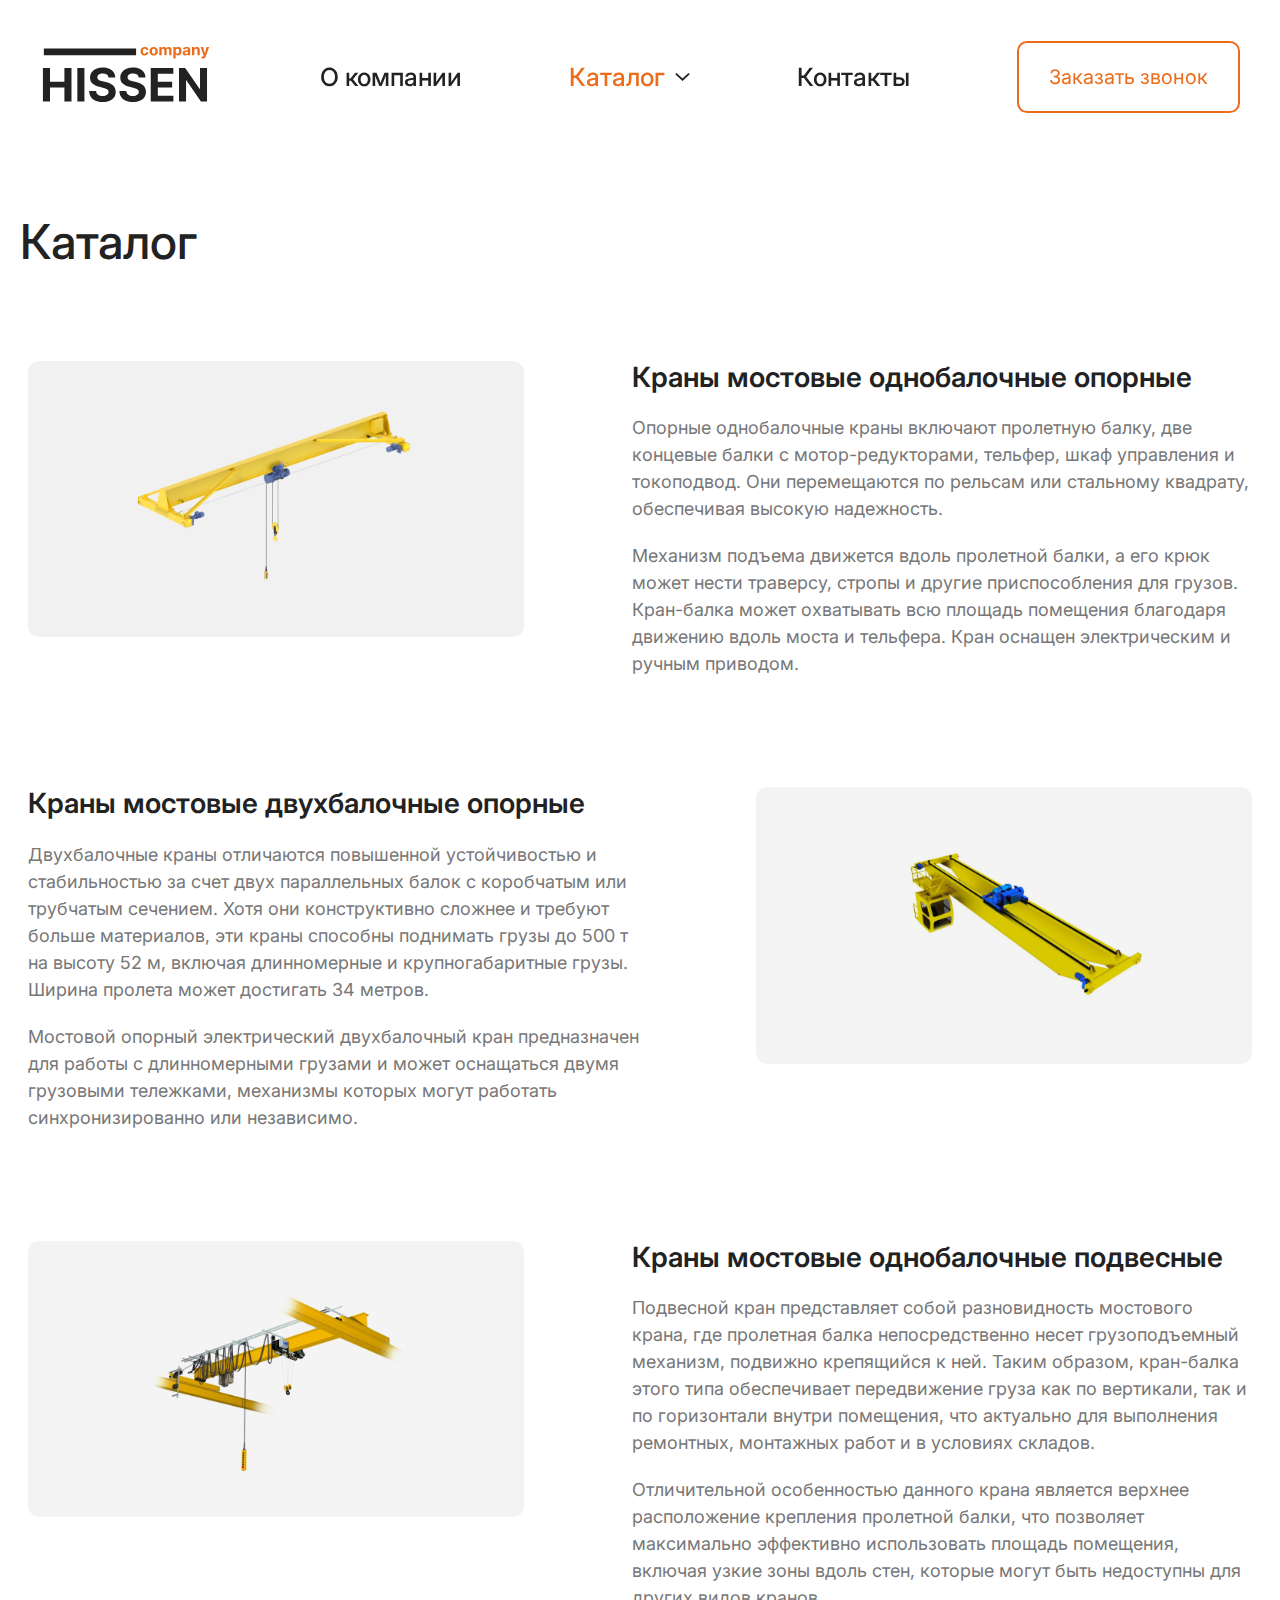
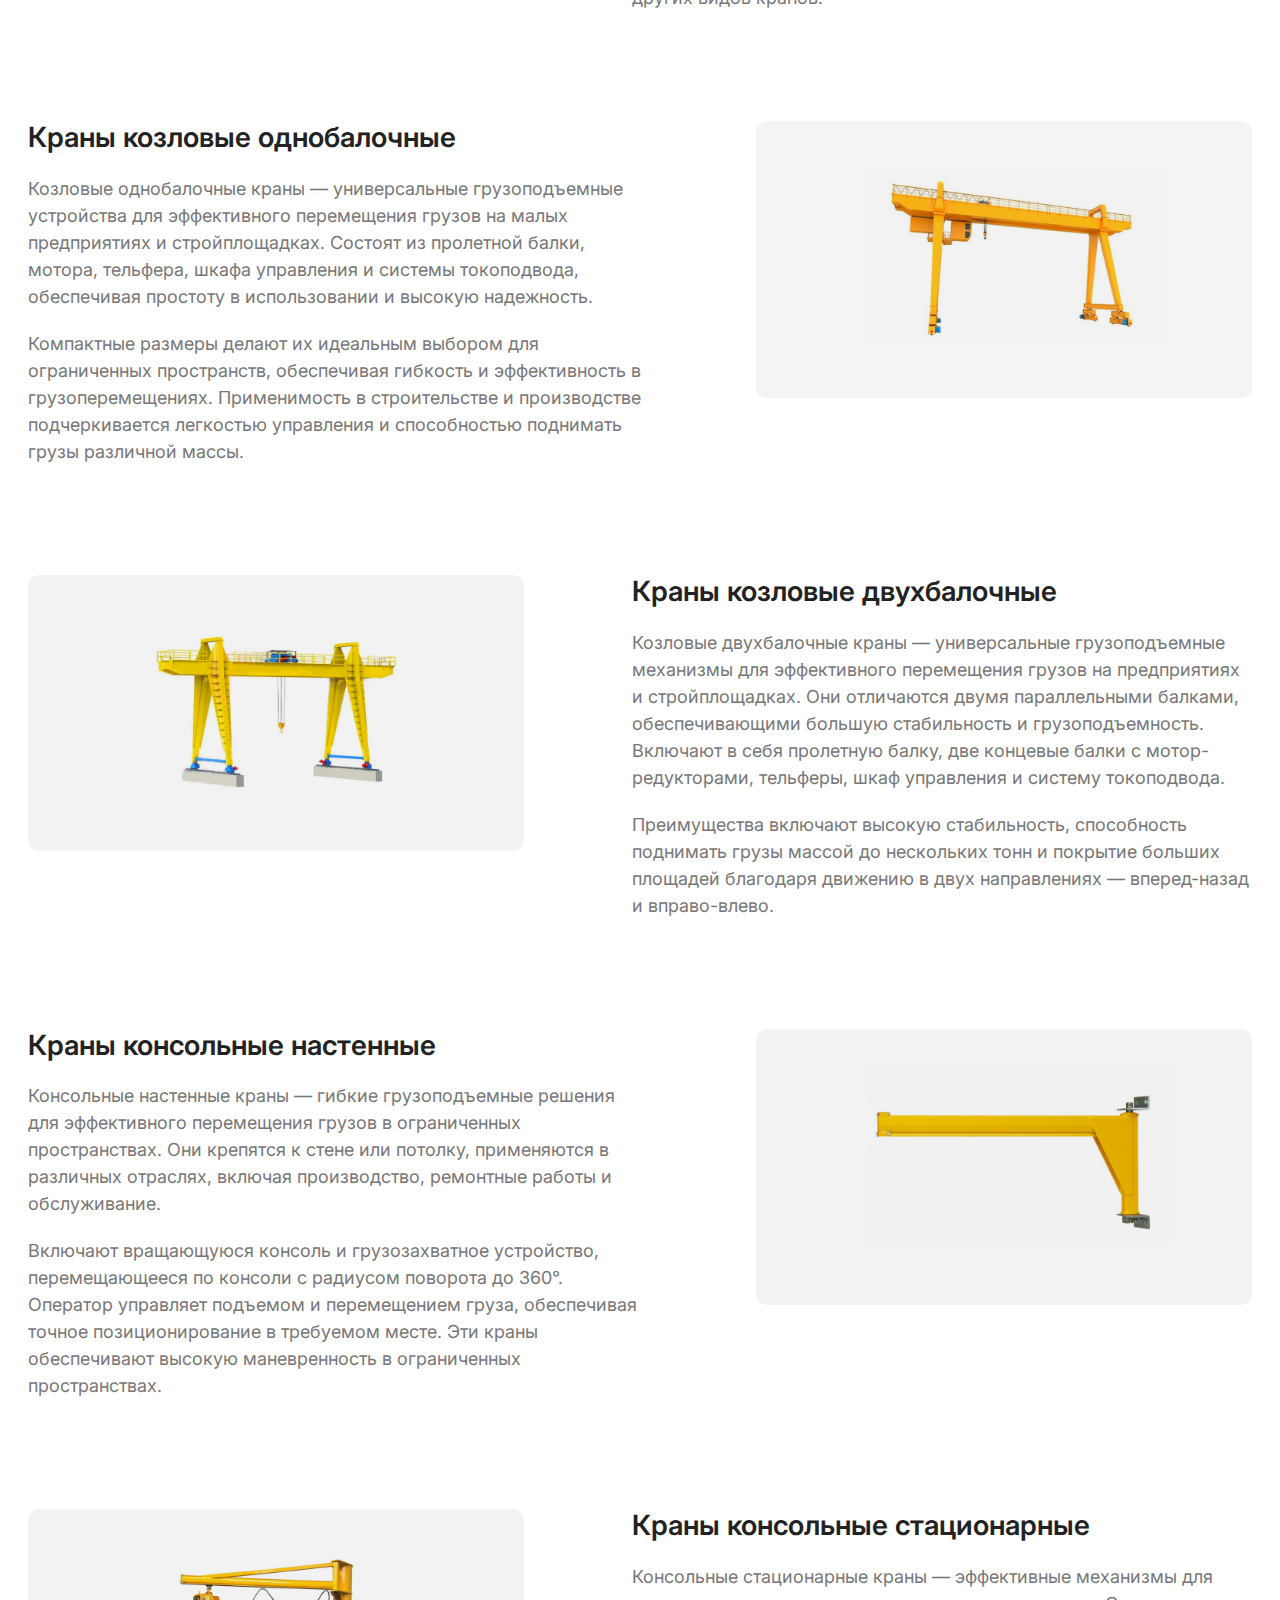
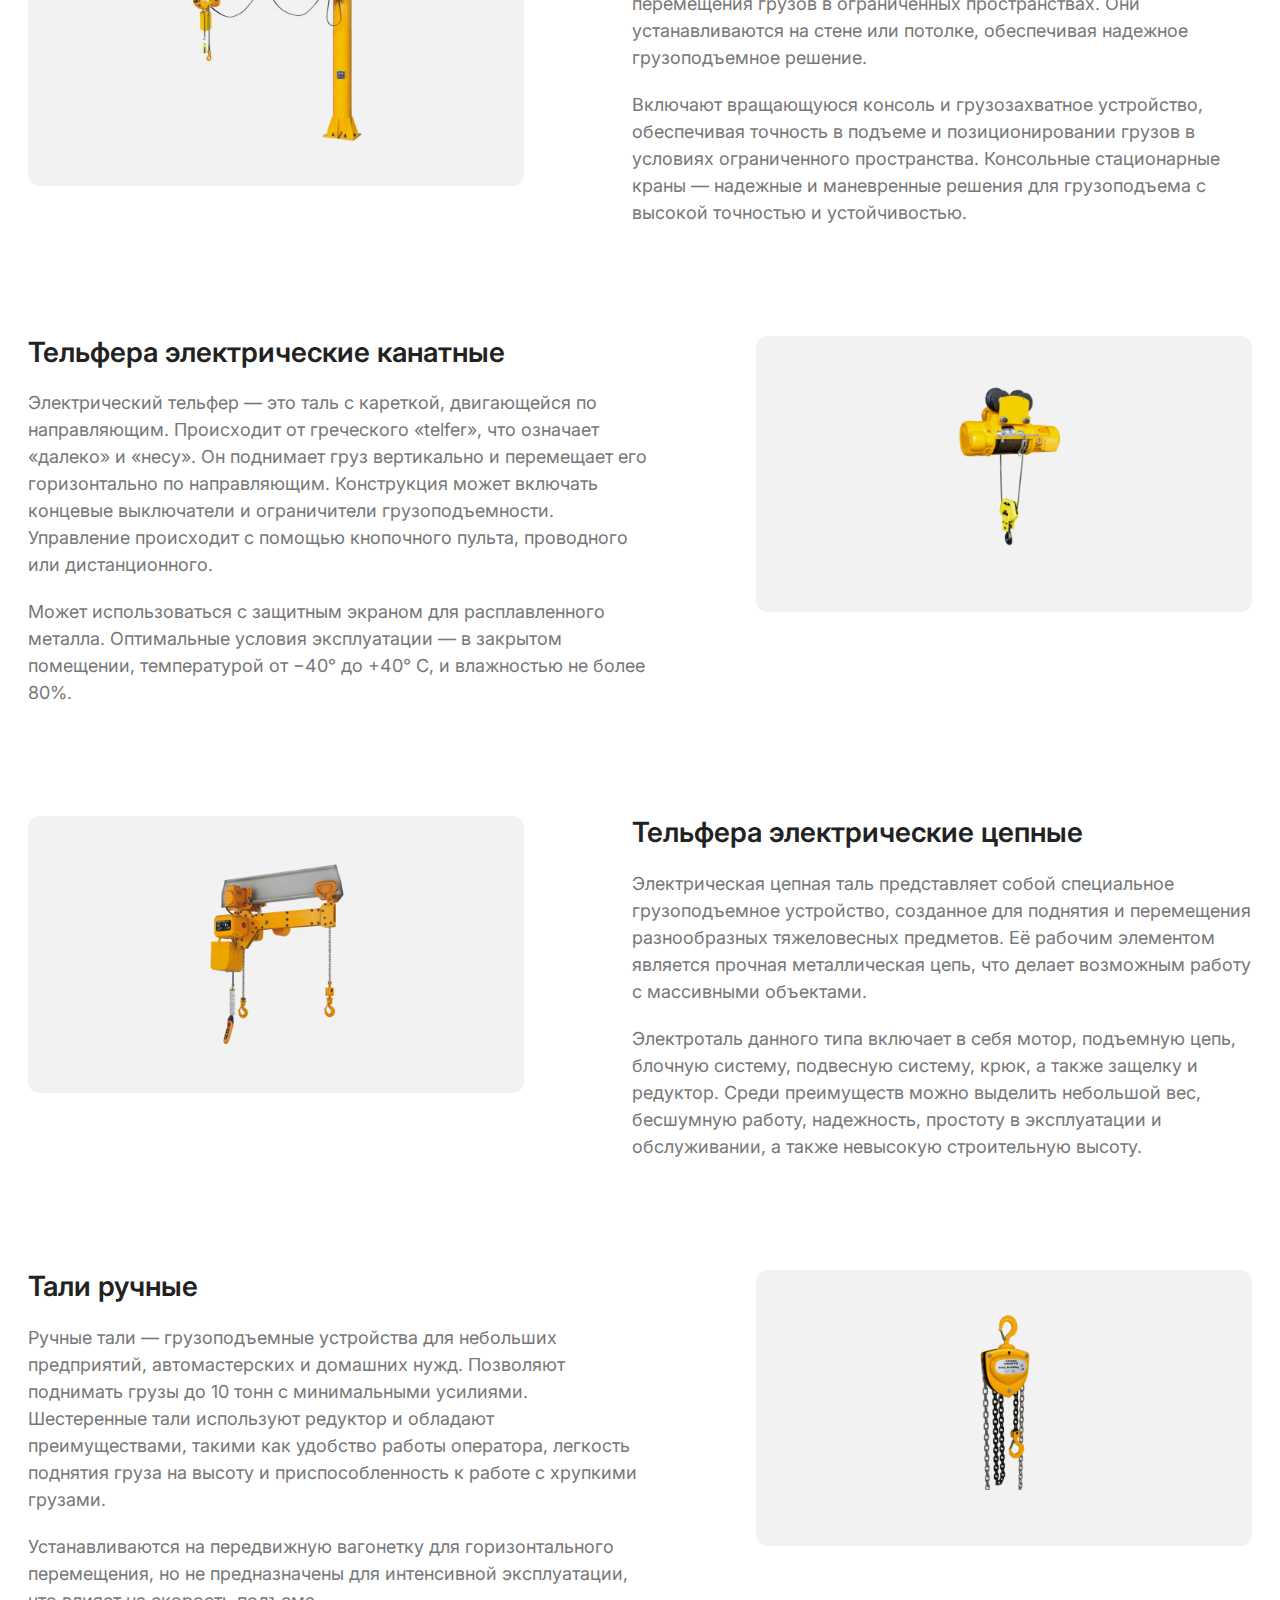
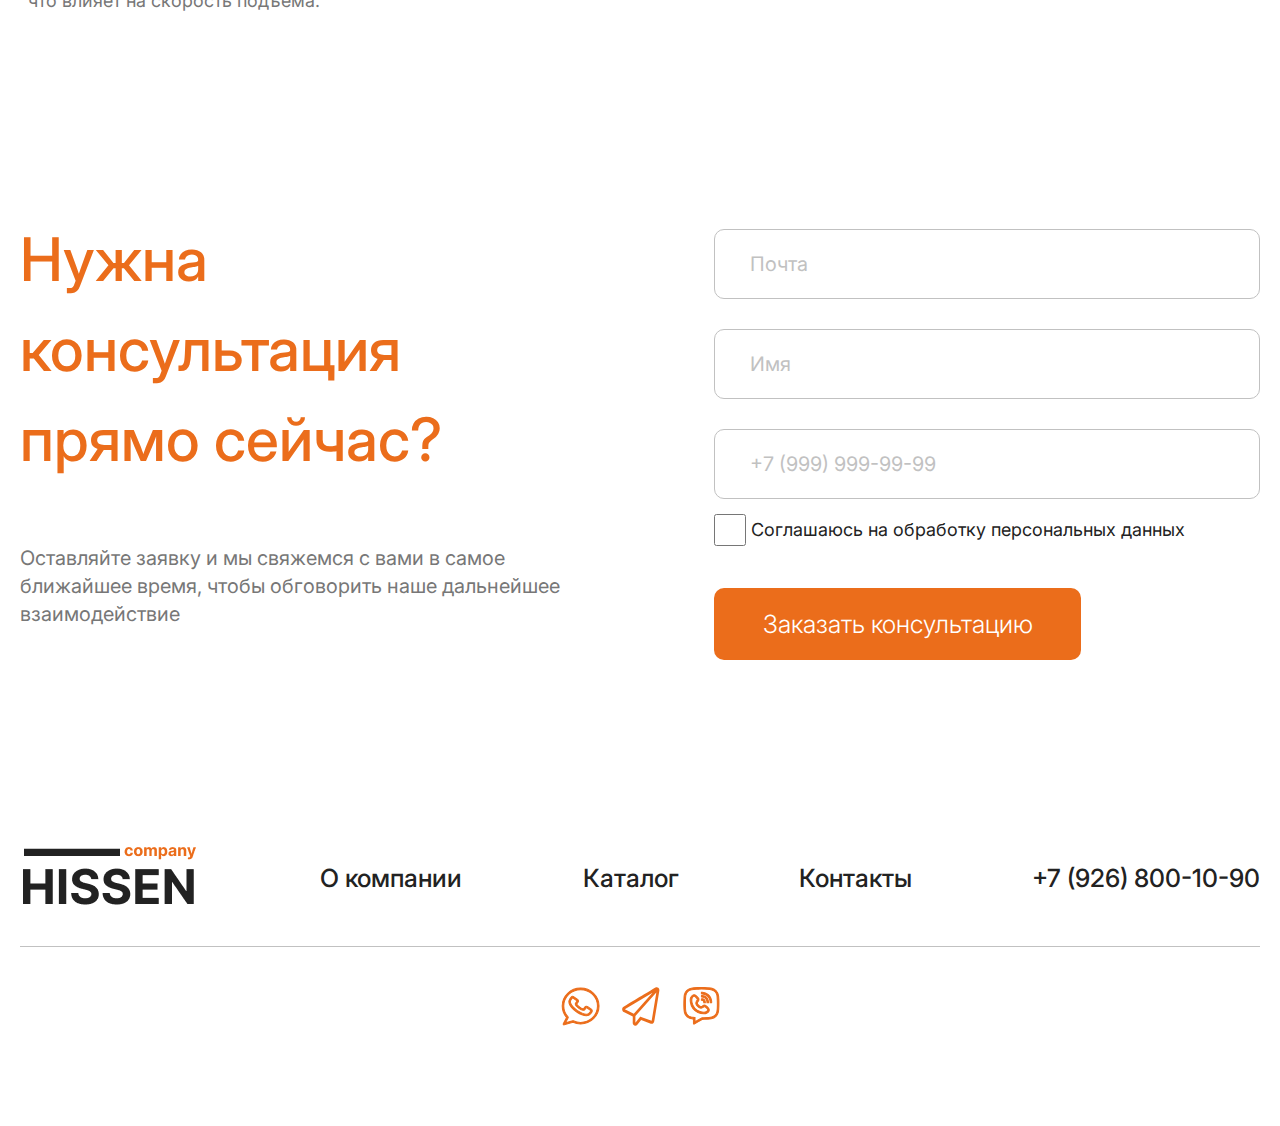
==== catalog.html @ a8dad612 "v-0.4" ====
<!DOCTYPE html>
<html lang="en">
<head>
    <meta charset="UTF-8">
    <meta name="viewport" content="width=device-width, initial-scale=1.0">
    <title>Название</title>
    <link rel="stylesheet" href="./css/style.css">
</head>
<body>
    <header class="header">
        <div class="header-container container">
            <div class="header__logo header__logo_pc"><a href="/index.html"><img src="./image/logo/logo.svg" alt=""></a></div>
            <div class="menu__list">
                <ul class="navbar">
                    <li><a class="menu__link" href="/index.html">О компании</a></li>
                    <li>
                        <a href="/catalog.html" class="menu__link text_active">Каталог</a>
                        <span class="menu__arrow">
                            <svg width="17" height="10" viewBox="0 0 17 10" fill="none" xmlns="http://www.w3.org/2000/svg">
                                <path d="M1 1.10422L8.5 8.10422L16 1.10422" stroke-width="2"/>
                            </svg>
                        </span>
                        <div class="menu__sub-list-container">
                            <ul class="menu__sub-list">
                                <li>
                                    <a href="#" class="menu__sab-link">Краны мостовые</a>
                                </li>
                                <li>
                                    <a href="#" class="menu__sab-link">Краны козловые</a>
                                </li>
                                <li>
                                    <a href="#" class="menu__sab-link">Краны консольные</a>
                                </li>
                                <li>
                                    <a href="#" class="menu__sab-link">Тельферы</a>
                                </li>
                            </ul>
                        </div>
                    </li>
                    <li><a class="menu__link" href="#">Контакты</a></li>
                </ul>
            </div>
            <a class="header__button header__button_pc">Заказать звонок</a>
            <div class="hamburger-menu">
                <input id="menu__toggle" type="checkbox">
                <label class="menu__btn" for="menu__toggle">
                <span></span>
                </label>
                <ul class="menu__box">
                    <li><a class="menu__item" href="#">О компании</a></li>
                    <li>
                        <div class="menu__box-arrow">
                            <a href="#" class="menu__item">Каталог</a>
                            <span class="menu__arrow"><img src="./image/arrow.svg" alt="arrow"></span>
                        </div>
                        <ul class="menu__sub-list">
                            <li>
                                <a href="#" class="menu__sab-link">Краны мостовые</a>
                            </li>
                            <li>
                                <a href="#" class="menu__sab-link">Краны козловые</a>
                            </li>
                            <li>
                                <a href="#" class="menu__sab-link">Краны консольные</a>
                            </li>
                            <li>
                                <a href="#" class="menu__sab-link">Тельферы</a>
                            </li>
                        </ul>
                    </li>
                    <li><a class="menu__item" href="#">Контакты</a></li>
                    <li><a class="header__button menu__item">Заказать звонок</a></li>
                </ul>
            </div>
        </div>
    </header>
    <div class="pages_catalog">
        <div class="container">
            <div class="pages-catalog__title"><h2>Каталог</h2></div>
            <div class="pages-catalog__body">
                <div class="pages-catalog-block">
                    <div class="pages-catalog-block__img pages-catalog-block__img_left"><img src="./image/catalog_pages/1.png" alt=""></div>
                    <div class="pages-catalog-block__body">
                        <div class="pages-catalog-block__title"><h2>Краны мостовые однобалочные опорные</h2></div>
                        <div class="pages-catalog-block__text">
                            <p>Опорные однобалочные краны включают пролетную балку, две концевые балки с мотор-редукторами, тельфер, шкаф управления и токоподвод. Они перемещаются по рельсам или стальному квадрату, обеспечивая высокую надежность.</p> 
                            <p>Механизм подъема движется вдоль пролетной балки, а его крюк может нести траверсу, стропы и другие приспособления для грузов. Кран-балка может охватывать всю площадь помещения благодаря движению вдоль моста и тельфера. Кран оснащен электрическим и ручным приводом.</p>
                        </div>
                    </div>
                </div>
                <div class="pages-catalog-block">
                    <div class="pages-catalog-block__body">
                        <div class="pages-catalog-block__title"><h2>Краны мостовые двухбалочные опорные</h2></div>
                        <div class="pages-catalog-block__text">
                            <p>Двухбалочные краны отличаются повышенной устойчивостью и стабильностью за счет двух параллельных балок с коробчатым или трубчатым сечением. Хотя они конструктивно сложнее и требуют больше материалов, эти краны способны поднимать грузы до 500 т на высоту 52 м, включая длинномерные и крупногабаритные грузы. Ширина пролета может достигать 34 метров.</p> 
                            <p>Мостовой опорный электрический двухбалочный кран предназначен для работы с длинномерными грузами и может оснащаться двумя грузовыми тележками, механизмы которых могут работать синхронизированно или независимо.</p>
                        </div>
                    </div>
                    <div class="pages-catalog-block__img pages-catalog-block__img_right"><img src="./image/catalog_pages/2.png" alt=""></div>
                </div>
                <div class="pages-catalog-block">
                    <div class="pages-catalog-block__img pages-catalog-block__img_left"><img src="./image/catalog_pages/3.png" alt=""></div>
                    <div class="pages-catalog-block__body">
                        <div class="pages-catalog-block__title"><h2>Краны мостовые однобалочные подвесные</h2></div>
                        <div class="pages-catalog-block__text">
                            <p>Подвесной кран представляет собой разновидность мостового крана, где пролетная балка непосредственно несет грузоподъемный механизм, подвижно крепящийся к ней. Таким образом, кран-балка этого типа обеспечивает передвижение груза как по вертикали, так и по горизонтали внутри помещения, что актуально для выполнения ремонтных, монтажных работ и в условиях складов.</p> 
                            <p>Отличительной особенностью данного крана является верхнее расположение крепления пролетной балки, что позволяет максимально эффективно использовать площадь помещения, включая узкие зоны вдоль стен, которые могут быть недоступны для других видов кранов.</p>
                        </div>
                    </div>
                </div>
                <div class="pages-catalog-block">
                    <div class="pages-catalog-block__body">
                        <div class="pages-catalog-block__title"><h2>Краны козловые однобалочные</h2></div>
                        <div class="pages-catalog-block__text">
                            <p>Козловые однобалочные краны — универсальные грузоподъемные устройства для эффективного перемещения грузов на малых предприятиях и стройплощадках. Состоят из пролетной балки, мотора, тельфера, шкафа управления и системы токоподвода, обеспечивая простоту в использовании и высокую надежность.</p> 
                            <p>Компактные размеры делают их идеальным выбором для ограниченных пространств, обеспечивая гибкость и эффективность в грузоперемещениях. Применимость в строительстве и производстве подчеркивается легкостью управления и способностью поднимать грузы различной массы.</p>
                        </div>
                    </div>
                    <div class="pages-catalog-block__img pages-catalog-block__img_right"><img src="./image/catalog_pages/4.png" alt=""></div>
                </div>
                <div class="pages-catalog-block">
                    <div class="pages-catalog-block__img pages-catalog-block__img_left"><img src="./image/catalog_pages/5.png" alt=""></div>
                    <div class="pages-catalog-block__body">
                        <div class="pages-catalog-block__title"><h2>Краны козловые двухбалочные</h2></div>
                        <div class="pages-catalog-block__text">
                            <p>Козловые двухбалочные краны — универсальные грузоподъемные механизмы для эффективного перемещения грузов на предприятиях и стройплощадках. Они отличаются двумя параллельными балками, обеспечивающими большую стабильность и грузоподъемность. Включают в себя пролетную балку, две концевые балки с мотор-редукторами, тельферы, шкаф управления и систему токоподвода. </p> 
                            <p>Преимущества включают высокую стабильность, способность поднимать грузы массой до нескольких тонн и покрытие больших площадей благодаря движению в двух направлениях — вперед-назад и вправо-влево.</p>
                        </div>
                    </div>
                </div>
                <div class="pages-catalog-block">
                    <div class="pages-catalog-block__body">
                        <div class="pages-catalog-block__title"><h2>Краны консольные настенные</h2></div>
                        <div class="pages-catalog-block__text">
                            <p>Консольные настенные краны — гибкие грузоподъемные решения для эффективного перемещения грузов в ограниченных пространствах. Они крепятся к стене или потолку, применяются в различных отраслях, включая производство, ремонтные работы и обслуживание. </p> 
                            <p>Включают вращающуюся консоль и грузозахватное устройство, перемещающееся по консоли с радиусом поворота до 360°. Оператор управляет подъемом и перемещением груза, обеспечивая точное позиционирование в требуемом месте. Эти краны обеспечивают высокую маневренность в ограниченных пространствах.</p>
                        </div>
                    </div>
                    <div class="pages-catalog-block__img pages-catalog-block__img_right"><img src="./image/catalog_pages/6.png" alt=""></div>
                </div>
                <div class="pages-catalog-block">
                    <div class="pages-catalog-block__img pages-catalog-block__img_left"><img src="./image/catalog_pages/7.png" alt=""></div>
                    <div class="pages-catalog-block__body">
                        <div class="pages-catalog-block__title"><h2>Краны консольные стационарные</h2></div>
                        <div class="pages-catalog-block__text">
                            <p>Консольные стационарные краны — эффективные механизмы для перемещения грузов в ограниченных пространствах. Они устанавливаются на стене или потолке, обеспечивая надежное грузоподъемное решение.</p> 
                            <p>Включают вращающуюся консоль и грузозахватное устройство, обеспечивая точность в подъеме и позиционировании грузов в условиях ограниченного пространства. Консольные стационарные краны — надежные и маневренные решения для грузоподъема с высокой точностью и устойчивостью.</p>
                        </div>
                    </div>
                </div>
                <div class="pages-catalog-block">
                    <div class="pages-catalog-block__body">
                        <div class="pages-catalog-block__title"><h2>Тельфера электрические канатные</h2></div>
                        <div class="pages-catalog-block__text">
                            <p>Электрический тельфер — это таль с кареткой, двигающейся по направляющим. Происходит от греческого «telfer», что означает «далеко» и «несу». Он поднимает груз вертикально и перемещает его горизонтально по направляющим. Конструкция может включать концевые выключатели и ограничители грузоподъемности. Управление происходит с помощью кнопочного пульта, проводного или дистанционного.</p> 
                            <p>Может использоваться с защитным экраном для расплавленного металла. Оптимальные условия эксплуатации — в закрытом помещении, температурой от −40° до +40° C, и влажностью не более 80%.</p>
                        </div>
                    </div>
                    <div class="pages-catalog-block__img pages-catalog-block__img_right"><img src="./image/catalog_pages/8.png" alt=""></div>
                </div>
                <div class="pages-catalog-block">
                    <div class="pages-catalog-block__img pages-catalog-block__img_left"><img src="./image/catalog_pages/9.png" alt=""></div>
                    <div class="pages-catalog-block__body">
                        <div class="pages-catalog-block__title"><h2>Тельфера электрические цепные</h2></div>
                        <div class="pages-catalog-block__text">
                            <p>Электрическая цепная таль представляет собой специальное грузоподъемное устройство, созданное для поднятия и перемещения разнообразных тяжеловесных предметов. Её рабочим элементом является прочная металлическая цепь, что делает возможным работу с массивными объектами.</p> 
                            <p>Электроталь данного типа включает в себя мотор, подъемную цепь, блочную систему, подвесную систему, крюк, а также защелку и редуктор. Среди преимуществ можно выделить небольшой вес, бесшумную работу, надежность, простоту в эксплуатации и обслуживании, а также невысокую строительную высоту.</p>
                        </div>
                    </div>
                </div>
                <div class="pages-catalog-block">
                    <div class="pages-catalog-block__body">
                        <div class="pages-catalog-block__title"><h2>Тали ручные</h2></div>
                        <div class="pages-catalog-block__text">
                            <p>Ручные тали — грузоподъемные устройства для небольших предприятий, автомастерских и домашних нужд. Позволяют поднимать грузы до 10 тонн с минимальными усилиями. Шестеренные тали используют редуктор и обладают преимуществами, такими как удобство работы оператора, легкость поднятия груза на высоту и приспособленность к работе с хрупкими грузами.</p> 
                            <p>Устанавливаются на передвижную вагонетку для горизонтального перемещения, но не предназначены для интенсивной эксплуатации, что влияет на скорость подъема.</p>
                        </div>
                    </div>
                    <div class="pages-catalog-block__img pages-catalog-block__img_right"><img src="./image/catalog_pages/10.png" alt=""></div>
                </div>
            </div>
        </div>
    </div>




    <div class="form">
        <div class="container">
            <div class="form__text-block">
                <div class="form__title"><h2>Нужна консультация прямо сейчас?</h2></div>
                <div class="form__text"><p>Оставляйте заявку и мы свяжемся с вами в самое ближайшее время, чтобы обговорить наше дальнейшее взаимодействие</p></div>
            </div>
            <form class="form-main">
                <input type="email" placeholder="Почта" class="form-main__input-email input" name="email" tabindex="1">
                <input type="name" placeholder="Имя" class="form-main__input-name input" name="name" tabindex="2">
                <input type="tel" placeholder="+7 (999) 999-99-99" class="form-main__input-tel input" name="tel" required tabindex="3">
                <div class="form-main__chekbox-personal">
                    <input type="checkbox" class="form-main__chekbox" name="personal-info" value="yes" required tabindex="4">
                    <label for="checkbox"><p class="form-main__text">Соглашаюсь на обработку персональных данных</p></label>
                </div>
                <button type="submit" class="form-main__button">Заказать консультацию</button>
            </form>
        </div>
    </div>
    <footer class="footer">
        <div class="container">
            <div class="footer__main">
                <div class="footer__logo"><a href="#"><img src="./image/logo/logo.png" alt=""></a></div>
                <div class="menu__list">
                    <ul class="navbar">
                        <li><a class="menu__link" href="#">О компании</a></li>
                        <li><a class="menu__link" href="#">Каталог</a></li>
                        <li><a class="menu__link" href="#">Контакты</a></li>
                    </ul>
                </div>
                <a href="#" class="footer__phone">+7 (926) 800-10-90</a>
            </div>
            <div class="footer-messenger">
                <div class="footer-messenger__whatsapp"><a href="#"><img src="./image/footer/whatsapp.svg" alt=""></a></div>
                <div class="footer-messenger__tg"><a href="#"><img src="./image/footer/tg.svg" alt=""></a></div>
                <div class="footer-messenger__viber"><a href="#"><img src="./image/footer/viber.svg" alt=""></a></div>
            </div>
        </div>
    </footer>
    <script src="./js/script.js"></script>
</body>
</html>
---- css/style.css ----
@charset "UTF-8";
/*Обнуление*/
@import url("https://fonts.googleapis.com/css2?family=Inter:wght@100..900&display=swap");
* {
  padding: 0;
  margin: 0;
  border: 0;
}

*, *:before, *:after {
  box-sizing: border-box;
}

:focus, :active {
  outline: none;
}

a:focus, a:active {
  outline: none;
}

nav, footer, header, aside {
  display: block;
}

html, body {
  height: 100%;
  width: 100%;
  font-size: 100%;
  line-height: 1;
  font-size: 14px;
  -ms-text-size-adjust: 100%;
  -moz-text-size-adjust: 100%;
  -webkit-text-size-adjust: 100%;
}

input, button, textarea {
  font-family: inherit;
}

input::-ms-clear {
  display: none;
}

button {
  cursor: pointer;
}

button::-moz-focus-inner {
  padding: 0;
  border: 0;
}

a, a:visited {
  text-decoration: none;
}

a:hover {
  text-decoration: none;
}

ul li {
  list-style: none;
}

img {
  vertical-align: top;
}

h1, h2, h3, h4, h5, h6 {
  font-size: inherit;
  font-weight: inherit;
}

/*--------------------*/
body {
  font-family: "Inter", sans-serif;
  font-optical-sizing: auto;
  font-style: normal;
}

.container {
  max-width: 1520px;
  margin: 0 auto;
}

.form .container .form__text-block .form__title, .head .container .head__body .head__title {
  font-size: 60px;
  font-weight: 500;
  line-height: 90px;
}
@media (max-width: 510px) {
  .form .container .form__text-block .form__title, .head .container .head__body .head__title {
    font-size: 40px;
    font-weight: 500;
    line-height: 57.6px;
  }
}

.pages_catalog .container .pages-catalog__title, .feedback .container .feedback__title, .catalog .container .catalog__title, .advantage .container .advantage__body .block-advantage .block-advantage__number, .advantage .container .advantage__title, .about .container .about__title {
  font-size: 48px;
  font-weight: 500;
  line-height: 57.6px;
}
@media (max-width: 510px) {
  .pages_catalog .container .pages-catalog__title, .feedback .container .feedback__title, .catalog .container .catalog__title, .advantage .container .advantage__body .block-advantage .block-advantage__number, .advantage .container .advantage__title, .about .container .about__title {
    font-size: 38px;
    font-weight: 500;
    line-height: 54px;
  }
}

.advantage .container .advantage__body .block-advantage .block-advantage__body .block-advantage__title {
  font-size: 36px;
  font-weight: 500;
  line-height: 54px;
}
@media (max-width: 510px) {
  .advantage .container .advantage__body .block-advantage .block-advantage__body .block-advantage__title {
    font-size: 28px;
    font-weight: 600;
    line-height: 33.6px;
  }
}

.pages_catalog .container .pages-catalog__body .pages-catalog-block__body .pages-catalog-block__title, .feedback .container .feedback__body .feedback-block .feedback-block__body .feedback-block__title, .head .container .head__body .head__button h4 {
  font-size: 28px;
  font-weight: 600;
  line-height: 33.6px;
}
@media (max-width: 510px) {
  .pages_catalog .container .pages-catalog__body .pages-catalog-block__body .pages-catalog-block__title, .feedback .container .feedback__body .feedback-block .feedback-block__body .feedback-block__title, .head .container .head__body .head__button h4 {
    font-size: 25px;
    font-weight: 500;
    line-height: 30px;
  }
}

.footer .container .footer__main .footer__phone, .footer .container .footer__main .menu__list .menu__link, .header .header-container .hamburger-menu, .header .header-container .menu__list .menu__link {
  font-size: 25px;
  font-weight: 500;
  line-height: 30px;
}
@media (max-width: 510px) {
  .footer .container .footer__main .footer__phone, .footer .container .footer__main .menu__list .menu__link, .header .header-container .hamburger-menu, .header .header-container .menu__list .menu__link {
    font-size: 20px;
    font-weight: 500;
    line-height: 28px;
  }
}

.head .container .head__body .head__text {
  font-size: 34px;
  font-weight: 300;
  line-height: 47.6px;
}
@media (max-width: 510px) {
  .head .container .head__body .head__text {
    font-size: 25px;
    font-weight: 300;
    line-height: 40px;
  }
}

.form .container .form-main .form-main__button, .about .about__body .container .about__text {
  font-size: 25px;
  font-weight: 300;
  line-height: 40px;
}
@media (max-width: 510px) {
  .form .container .form-main .form-main__button, .about .about__body .container .about__text {
    font-size: 20px;
    font-weight: 400;
    line-height: 28px;
  }
}

.form .container .form-main .input::-moz-placeholder {
  font-size: 20px;
  font-weight: 400;
  line-height: 28px;
}

.form .container .form-main .input::placeholder, .form .container .form-main .input, .form .container .form__text-block .form__text, .catalog .container .catalog__body .block-catalog .block-catalog__body .block-catalog__text, .advantage .container .advantage__body .block-advantage .block-advantage__body .block-advantage__text, .header .header-container .header__button, .header .header-container .menu__list .menu__sub-list-container .menu__sub-list .menu__sab-link {
  font-size: 20px;
  font-weight: 400;
  line-height: 28px;
}
@media (max-width: 510px) {
  .form .container .form-main .input::-moz-placeholder {
    font-size: 18px;
    font-weight: 400;
    line-height: 27px;
  }
  .form .container .form-main .input::placeholder, .form .container .form-main .input, .form .container .form__text-block .form__text, .catalog .container .catalog__body .block-catalog .block-catalog__body .block-catalog__text, .advantage .container .advantage__body .block-advantage .block-advantage__body .block-advantage__text, .header .header-container .header__button, .header .header-container .menu__list .menu__sub-list-container .menu__sub-list .menu__sab-link {
    font-size: 18px;
    font-weight: 400;
    line-height: 27px;
  }
}

.pages_catalog .container .pages-catalog__body .pages-catalog-block__body .pages-catalog-block__text, .form .container .form-main .form-main__chekbox-personal .form-main__text, .feedback .container .feedback__body .feedback-block .feedback-block__body .feedback-block__text {
  font-size: 18px;
  font-weight: 400;
  line-height: 27px;
}
@media (max-width: 510px) {
  .pages_catalog .container .pages-catalog__body .pages-catalog-block__body .pages-catalog-block__text, .form .container .form-main .form-main__chekbox-personal .form-main__text, .feedback .container .feedback__body .feedback-block .feedback-block__body .feedback-block__text {
    font-size: 16px;
    font-weight: 400;
    line-height: 26px;
  }
}

.header .header-container .menu__list .menu__sub-list-container .menu__sub-list .menu__sab-link:hover {
  color: #EB6D1B !important;
}

.text_active {
  color: #EB6D1B !important;
}

.header {
  padding: 40px 20px;
  position: fixed;
  left: 0%;
  right: 0%;
  color: #eeeeee;
  transition: 0.5s ease;
  z-index: 10;
}
.header._active {
  background-color: hsla(0, 0%, 100%, 0.85);
  -webkit-backdrop-filter: blur(4px);
          backdrop-filter: blur(4px);
}
@media (max-width: 900px) {
  .header {
    padding: 10px 20px;
  }
}
.header .header-container {
  display: flex;
  align-items: center;
  height: 100%;
  border-radius: 10px;
  padding: 0 20px;
}
.header .header-container .header__logo {
  font-size: 28px;
  z-index: 1;
  height: 73px;
}
.header .header-container .header__logo img {
  height: 100%;
}
@media (max-width: 900px) {
  .header .header-container .header__logo {
    height: 70px;
  }
  .header .header-container .header__logo img {
    height: 70px;
  }
}
.header .header-container .menu__list {
  display: flex;
  width: 100%;
  height: 100%;
  align-items: center;
  justify-content: center;
}
@media (max-width: 900px) {
  .header .header-container .menu__list {
    display: none;
  }
}
.header .header-container .menu__list .navbar {
  display: flex;
  justify-content: space-evenly;
  width: 100%;
}
.header .header-container .menu__list .navbar li {
  position: relative;
  display: flex;
  align-items: center;
}
.header .header-container .menu__list .menu__link {
  transition: all 0.2s ease;
  display: flex;
  color: #222222;
}
.header .header-container .menu__list .menu__link:hover {
  color: #EB6D1B;
}
.header .header-container .menu__list .navbar li:hover .menu__link {
  color: #EB6D1B;
}
.header .header-container .menu__list .menu__arrow {
  display: flex;
  align-items: center;
  transition: all 0.4s ease 0s;
  width: 15px;
  height: 100%;
  margin: 0 0 0 10px;
  cursor: pointer;
}
.header .header-container .menu__list .menu__arrow svg {
  stroke: #222222;
}
.header .header-container .menu__list .menu__arrow img {
  width: 100%;
  height: 7px;
}
.header .header-container .menu__list .navbar li:hover .menu__arrow {
  transform: rotate(180deg);
}
.header .header-container .menu__list .navbar li:hover .menu__arrow svg {
  stroke: #EB6D1B;
}
.header .header-container .menu__list .menu__sub-list-container {
  padding-top: 11px;
  position: absolute;
  display: flex;
  width: 100%;
  top: 100%;
  left: 50%;
  transform: translateX(-50%);
}
.header .header-container .menu__list .menu__sub-list-container .menu__sub-list {
  overflow: hidden;
  background-color: #fff;
  box-shadow: 0px 0px 10px 0px hsla(0, 0%, 0%, 0.15);
  position: absolute;
  display: flex;
  top: 100%;
  left: 50%;
  margin-top: 0px;
  justify-content: center;
  text-align: left;
  flex-direction: column;
  border-radius: 10px;
  pointer-events: all;
  pointer-events: none;
  transition: transform 0.2s ease-in-out;
  transform: scaleY(0) translateX(-50%);
  transform-origin: 0 0;
}
.header .header-container .menu__list .menu__sub-list-container .menu__sub-list li {
  margin: 7.5px 30px;
  white-space: nowrap;
}
.header .header-container .menu__list .menu__sub-list-container .menu__sub-list li:last-child {
  margin: 7.5px 30px 25px 30px;
}
.header .header-container .menu__list .menu__sub-list-container .menu__sub-list li:first-child {
  margin: 25px 30px 7.5px 30px;
}
.header .header-container .menu__list .menu__sub-list-container .menu__sub-list .menu__sab-link {
  color: #222222;
  transition: 0.2s ease;
}
.header .header-container .menu__list .navbar li:hover .menu__sub-list {
  transform: scaleY(1) translateX(-50%);
  pointer-events: fill;
}
.header .header-container .header__button {
  border: 2px solid #EB6D1B;
  border-radius: 10px;
  padding: 20px 30px;
  cursor: pointer;
  color: #EB6D1B;
  align-items: center;
  text-align: center;
  white-space: nowrap;
}
@media (max-width: 900px) {
  .header .header-container .header__button_pc {
    display: none;
  }
}

body._touch .header-container .menu__list .navbar li:hover .menu__link {
  color: #222222;
}
body._touch .header-container .menu__list .navbar li:hover .menu__arrow {
  transform: rotate(0deg);
}
body._touch .header-container .menu__list .navbar li:hover .menu__arrow svg {
  stroke: #222222;
}
body._touch .header-container .menu__list .navbar li:hover .menu__sub-list {
  transform: scaleY(0) translateX(-50%);
  pointer-events: fill;
}
body._touch .header-container .menu__list .navbar._active li:hover .menu__link {
  color: #EB6D1B;
}
body._touch .header-container .menu__list .navbar._active li:hover .menu__arrow {
  transform: rotate(180deg);
}
body._touch .header-container .menu__list .navbar._active li:hover .menu__arrow svg {
  stroke: #EB6D1B;
}
body._touch .header-container .menu__list .navbar._active li:hover .menu__sub-list {
  transform: scaleY(1) translateX(-50%);
  pointer-events: fill;
}

.header .header-container .hamburger-menu {
  display: none;
}
@media (max-width: 900px) {
  .header .header-container .hamburger-menu {
    display: flex;
  }
  .header .header-container .hamburger-menu #menu__toggle {
    display: none;
  }
  .header .header-container .hamburger-menu .menu__btn {
    display: flex;
    align-items: center;
    position: fixed;
    top: 32px;
    right: 34px;
    width: 26px;
    height: 26px;
    cursor: pointer;
    z-index: 1;
  }
  .header .header-container .hamburger-menu .menu__btn > span,
  .header .header-container .hamburger-menu .menu__btn > span::before,
  .header .header-container .hamburger-menu .menu__btn > span::after {
    display: block;
    position: absolute;
    width: 100%;
    height: 2px;
    background-color: #222;
  }
  .header .header-container .hamburger-menu .menu__btn > span::before {
    content: "";
    top: -8px;
  }
  .header .header-container .hamburger-menu .menu__btn > span::after {
    content: "";
    top: 8px;
  }
  .header .header-container .hamburger-menu .menu__box {
    width: 0;
    overflow: hidden;
    position: fixed;
    top: 0;
    left: 0px;
    padding-top: 100px;
    height: 100vh;
    background-color: #fff;
    transition: width 0.3s ease;
  }
  .header .header-container .hamburger-menu .menu__box li {
    min-width: 220px;
    margin: 20px 0;
    min-height: 44px;
  }
  .header .header-container .hamburger-menu .menu__box li a {
    display: block;
    height: 44px;
    margin: 0 30px;
  }
  .header .header-container .hamburger-menu .menu__box li._active > .menu__sub-list {
    max-height: 400px;
  }
  .header .header-container .hamburger-menu .menu__box li._active .menu__box-arrow .menu__arrow img {
    transform: rotate(180deg);
  }
  .header .header-container .hamburger-menu .menu__box .menu__box-arrow {
    display: flex;
    align-items: center;
    justify-content: center;
  }
  .header .header-container .hamburger-menu .menu__box .menu__box-arrow .menu__item {
    font-size: 20px;
    color: #222;
  }
  .header .header-container .hamburger-menu .menu__box .menu__box-arrow .menu__arrow {
    display: inline-block;
    transition: all 0.5s ease 0s;
    width: 40px;
    height: 44px;
    margin: 0 0 0 auto;
    background-color: #C1C1C1;
    cursor: pointer;
  }
  .header .header-container .hamburger-menu .menu__box .menu__box-arrow .menu__arrow img {
    width: 80%;
    height: 100%;
    display: flex;
    justify-content: center;
    margin: 0 auto;
    transition: all 0.4s ease;
    -webkit-transition: all 0.4s ease;
    -moz-transition: all 0.4s ease;
    -o-transition: all 0.4s ease;
  }
  .header .header-container .hamburger-menu .menu__box .menu__item {
    font-size: 20px;
    color: #222;
  }
  .header .header-container .hamburger-menu .menu__box .menu__sub-list {
    max-height: 0;
    font-size: 20px;
    background-color: #C1C1C1;
    overflow: hidden;
    transition: max-height 0.4s ease;
  }
  .header .header-container .hamburger-menu .menu__box .menu__sub-list li a {
    color: #222;
  }
  .header .header-container .hamburger-menu .menu__box .header__button {
    max-width: 230px;
    display: flex;
    align-items: center;
    justify-content: center;
  }
  .header .header-container .hamburger-menu #menu__toggle:checked ~ .menu__btn > span {
    transform: rotate(45deg);
  }
  .header .header-container .hamburger-menu #menu__toggle:checked ~ .menu__btn > span::before {
    top: 0;
    transform: rotate(0);
  }
  .header .header-container .hamburger-menu #menu__toggle:checked ~ .menu__btn > span::after {
    top: 0;
    transform: rotate(90deg);
  }
  .header .header-container .hamburger-menu #menu__toggle:checked ~ .menu__box {
    width: 100%;
  }
  .header .header-container .hamburger-menu .menu__btn > span,
  .header .header-container .hamburger-menu .menu__btn > span::before,
  .header .header-container .hamburger-menu .menu__btn > span::after {
    transition-duration: 0.25s;
  }
}

.head {
  margin-bottom: 170px;
  padding-bottom: 40px;
}
@media (max-width: 900px) {
  .head {
    background: url("../image/head/кран_затемнён.jpg") 0 0 no-repeat;
    background-size: cover;
  }
}
.head .container {
  display: flex;
}
.head .container .head__body {
  padding-top: 262px;
  margin: 0 20px;
}
.head .container .head__body .head__title {
  color: #222;
  margin-bottom: 20px;
}
.head .container .head__body .head__title span {
  color: #EB6D1B;
}
.head .container .head__body .head__text {
  color: #777777;
  margin-bottom: 54px;
}
.head .container .head__body .head__button {
  display: flex;
  width: 334px;
  height: 94px;
  background-color: #EB6D1B;
  border-radius: 10px;
}
.head .container .head__body .head__button h4 {
  width: 100%;
  display: flex;
  align-items: center;
  justify-content: center;
  color: #fff;
}
@media (max-width: 510px) {
  .head .container .head__body .head__button {
    width: 100%;
  }
}
.head .container .head__img {
  width: 100%;
  height: 100%;
}
@media (max-width: 900px) {
  .head .container .head__img {
    display: none;
  }
}
.head .container .head__img img {
  width: 100%;
  background-size: cover;
}

.about {
  margin-bottom: 180px;
}
.about .container .about__title {
  margin: 0 0 90px 20px;
}
.about .about__body {
  display: flex;
  align-items: center;
}
@media (max-width: 900px) {
  .about .about__body {
    flex-direction: column;
  }
}
.about .about__body .about__img {
  width: 100%;
  height: 100%;
  margin-right: 64px;
}
@media (max-width: 900px) {
  .about .about__body .about__img {
    width: 80%;
    margin: 0 auto;
  }
  .about .about__body .about__img img {
    border: 2px solid #EB6D1B;
    border-radius: 10px;
  }
}
.about .about__body .about__img img {
  width: 100%;
}
.about .about__body .container .about__text {
  color: #777777;
  margin-left: 64px;
}
.about .about__body .container .about__text p {
  margin: 40px 0;
}
@media (max-width: 900px) {
  .about .about__body .container .about__text {
    margin: 0 20px;
  }
}

.advantage {
  margin: 0 20px 180px 20px;
}
.advantage .container .advantage__title {
  color: #222;
  margin-bottom: 90px;
}
.advantage .container .advantage__body {
  display: grid;
  grid-template-columns: repeat(4, 1fr);
  grid-gap: 30px;
}
@media (max-width: 900px) {
  .advantage .container .advantage__body {
    grid-template-columns: repeat(2, 1fr);
  }
}
@media (max-width: 510px) {
  .advantage .container .advantage__body {
    grid-template-columns: repeat(1, 1fr);
  }
}
.advantage .container .advantage__body .block-advantage {
  display: flex;
  flex-direction: column;
}
@media (max-width: 510px) {
  .advantage .container .advantage__body .block-advantage {
    flex-direction: row;
  }
  .advantage .container .advantage__body .block-advantage .block-advantage__number {
    margin-right: 20px;
    margin: auto 20px auto 0;
  }
}
.advantage .container .advantage__body .block-advantage .block-advantage__number {
  color: #222;
  margin-bottom: 30px;
}
.advantage .container .advantage__body .block-advantage .block-advantage__body .block-advantage__title {
  color: #EB6D1B;
  margin-bottom: 8px;
}
.advantage .container .advantage__body .block-advantage .block-advantage__body .block-advantage__text {
  color: #777;
}

.catalog {
  margin: 0 20px 180px 20px;
}
.catalog .container .catalog__title {
  color: #222;
  margin-bottom: 90px;
}
.catalog .container .catalog__body {
  display: grid;
  grid-template-columns: repeat(3, 1fr);
  grid-gap: 30px;
  grid-auto-rows: minmax(100px, auto);
  justify-content: center;
}
@media (max-width: 900px) {
  .catalog .container .catalog__body {
    grid-template-columns: repeat(2, 1fr);
  }
}
@media (max-width: 510px) {
  .catalog .container .catalog__body {
    grid-template-columns: repeat(1, 1fr);
  }
}
.catalog .container .catalog__body .block-catalog {
  display: flex;
  flex-direction: column;
  cursor: pointer;
}
.catalog .container .catalog__body .block-catalog .block-catalog__img img {
  width: 100%;
  background-size: cover;
  background-color: #F3F3F3;
  border-top-left-radius: 15px;
  border-top-right-radius: 15px;
  border: 2px solid rgba(0, 0, 0, 0);
  border-bottom: 2px solid #EB6D1B;
}
.catalog .container .catalog__body .block-catalog .block-catalog__body {
  width: 100%;
  min-height: 58px;
  display: flex;
  align-items: center;
  justify-content: center;
  background-color: #EB6D1B;
  flex: 0 1 33.333%;
  border-bottom-left-radius: 15px;
  border-bottom-right-radius: 15px;
}
.catalog .container .catalog__body .block-catalog .block-catalog__body .block-catalog__text {
  color: #fff;
  height: 100%;
  display: flex;
  align-items: center;
  margin: 10px 12px;
}
.catalog .container .catalog__body .block-catalog:hover .block-catalog__img img {
  border-top: 2px solid #EB6D1B;
  border-left: 2px solid #EB6D1B;
  border-right: 2px solid #EB6D1B;
}

.feedback {
  margin: 0 20px 180px 20px;
}
.feedback .container .feedback__title {
  color: #222;
  margin-bottom: 90px;
}
.feedback .container .feedback__body {
  display: grid;
  grid-template-columns: repeat(2, 1fr);
  grid-gap: 30px;
  grid-auto-rows: minmax(100px, auto);
}
@media (max-width: 900px) {
  .feedback .container .feedback__body {
    grid-template-columns: repeat(1, 1fr);
  }
}
.feedback .container .feedback__body .feedback-block {
  display: flex;
}
@media (max-width: 510px) {
  .feedback .container .feedback__body .feedback-block {
    flex-direction: column;
    margin: 10px 0;
  }
}
.feedback .container .feedback__body .feedback-block .feedback-block__img {
  border-radius: 50%;
  border: 2px solid #EB6D1B;
  margin: auto 30px auto 0;
  width: 30%;
  padding: 16px;
}
.feedback .container .feedback__body .feedback-block .feedback-block__img img {
  width: 100%;
  border-radius: 50%;
}
@media (max-width: 510px) {
  .feedback .container .feedback__body .feedback-block .feedback-block__img {
    width: 50%;
    margin: auto;
  }
}
.feedback .container .feedback__body .feedback-block .feedback-block__body {
  margin: 24px 0;
  padding: 20px 0;
  width: 70%;
  border-top: 1px solid #EB6D1B;
  border-bottom: 1px solid #EB6D1B;
}
@media (max-width: 510px) {
  .feedback .container .feedback__body .feedback-block .feedback-block__body {
    width: 100%;
  }
}
.feedback .container .feedback__body .feedback-block .feedback-block__body .feedback-block__title {
  color: #EB6D1B;
  margin-bottom: 26px;
}
.feedback .container .feedback__body .feedback-block .feedback-block__body .feedback-block__text {
  color: #777;
}

.form {
  margin: 0 20px 180px 20px;
}
.form .container {
  display: flex;
  justify-content: space-between;
}
@media (max-width: 900px) {
  .form .container {
    flex-direction: column;
    justify-content: start;
  }
}
.form .container .form__text-block {
  width: 44%;
}
@media (max-width: 900px) {
  .form .container .form__text-block {
    width: 100%;
    margin-bottom: 100px;
  }
}
.form .container .form__text-block .form__title {
  color: #EB6D1B;
  margin-bottom: 60px;
}
@media (max-width: 900px) {
  .form .container .form__text-block .form__title {
    max-width: 800px;
  }
}
@media (max-width: 510px) {
  .form .container .form__text-block .form__title {
    font-size: 40px;
    font-weight: 500;
    line-height: 57.6px;
  }
}
.form .container .form__text-block .form__text {
  color: #777;
  max-width: 558px;
}
@media (max-width: 510px) {
  .form .container .form__text-block .form__text {
    font-size: 25px;
    font-weight: 300;
    line-height: 40px;
  }
}
.form .container .form-main {
  display: flex;
  flex-direction: column;
  width: 44%;
}
@media (max-width: 900px) {
  .form .container .form-main {
    width: 100%;
  }
}
.form .container .form-main .input {
  border: 1px solid #C1C1C1;
  border-radius: 10px;
  margin: 15px 0px;
  padding: 21px 35px;
  height: 70px;
  width: 100%;
  color: #222;
}
.form .container .form-main .input::-moz-placeholder {
  color: #C1C1C1;
}
.form .container .form-main .input::placeholder {
  color: #C1C1C1;
}
.form .container .form-main .form-main__chekbox-personal {
  display: flex;
  align-items: center;
  margin-bottom: 42.5px;
}
.form .container .form-main .form-main__chekbox-personal .form-main__chekbox {
  width: 32px;
  height: 32px;
  margin-right: 5px;
}
.form .container .form-main .form-main__chekbox-personal .form-main__chekbox:checked {
  accent-color: #fff;
}
.form .container .form-main .form-main__chekbox-personal .form-main__text {
  color: #222;
}
.form .container .form-main .form-main__button {
  color: #fff;
  background-color: #EB6D1B;
  border-radius: 10px;
  padding: 16px 40px;
  max-width: 367px;
}

.footer {
  margin: 0 20px;
  padding-bottom: 100px;
}
.footer .container .footer__main {
  display: flex;
  align-items: center;
  padding-bottom: 30px;
  margin-bottom: 40px;
  border-bottom: 1px solid #C1C1C1;
}
@media (max-width: 900px) {
  .footer .container .footer__main {
    flex-direction: column;
  }
  .footer .container .footer__main div {
    margin: 20px auto;
  }
  .footer .container .footer__main a {
    margin: 20px auto;
  }
}
.footer .container .footer__main .menu__list {
  width: 100%;
}
.footer .container .footer__main .menu__list .navbar {
  display: flex;
  justify-content: space-evenly;
}
@media (max-width: 510px) {
  .footer .container .footer__main .menu__list .navbar {
    flex-direction: column;
    justify-content: center;
  }
}
.footer .container .footer__main .menu__list .menu__link {
  color: #222;
  transition: 0.1s ease-in-out;
}
.footer .container .footer__main .menu__list .menu__link:hover {
  color: #EB6D1B;
}
@media (max-width: 510px) {
  .footer .container .footer__main .menu__list .menu__link {
    display: flex;
    justify-content: center;
  }
}
.footer .container .footer__main .footer__phone {
  color: #222;
  white-space: nowrap;
  transition: 0.1s ease-in-out;
}
.footer .container .footer__main .footer__phone:hover {
  color: #EB6D1B;
}
.footer .container .footer-messenger {
  display: flex;
  justify-content: center;
}
.footer .container .footer-messenger div {
  margin: 0 11px;
}
.pages_catalog {
  padding-top: 213px;
  margin: 0 20px;
  padding-bottom: 90px;
}
.pages_catalog .container .pages-catalog__title {
  color: #222;
  margin-bottom: 90px;
}
.pages_catalog .container .pages-catalog__body .pages-catalog-block {
  display: flex;
  justify-content: space-evenly;
  margin-bottom: 90px;
}
@media (max-width: 900px) {
  .pages_catalog .container .pages-catalog__body .pages-catalog-block {
    flex-direction: column;
  }
}
.pages_catalog .container .pages-catalog__body .pages-catalog-block__img {
  width: 40%;
}
@media (max-width: 900px) {
  .pages_catalog .container .pages-catalog__body .pages-catalog-block__img {
    width: 80%;
  }
}
.pages_catalog .container .pages-catalog__body .pages-catalog-block__img img {
  width: 100%;
}
.pages_catalog .container .pages-catalog__body .pages-catalog-block__img_left {
  margin-right: 100px;
}
@media (max-width: 900px) {
  .pages_catalog .container .pages-catalog__body .pages-catalog-block__img_left {
    margin: 30px auto 0px auto;
    order: 2;
  }
}
.pages_catalog .container .pages-catalog__body .pages-catalog-block__img_right {
  margin-left: 100px;
}
@media (max-width: 900px) {
  .pages_catalog .container .pages-catalog__body .pages-catalog-block__img_right {
    margin: 0 auto 30px auto;
  }
}
.pages_catalog .container .pages-catalog__body .pages-catalog-block__body {
  width: 50%;
}
@media (max-width: 900px) {
  .pages_catalog .container .pages-catalog__body .pages-catalog-block__body {
    width: 100%;
  }
}
.pages_catalog .container .pages-catalog__body .pages-catalog-block__body .pages-catalog-block__title {
  color: #222;
  margin-bottom: 20px;
}
.pages_catalog .container .pages-catalog__body .pages-catalog-block__body .pages-catalog-block__text {
  color: #777;
}
.pages_catalog .container .pages-catalog__body .pages-catalog-block__body .pages-catalog-block__text p {
  margin: 20px 0;
}
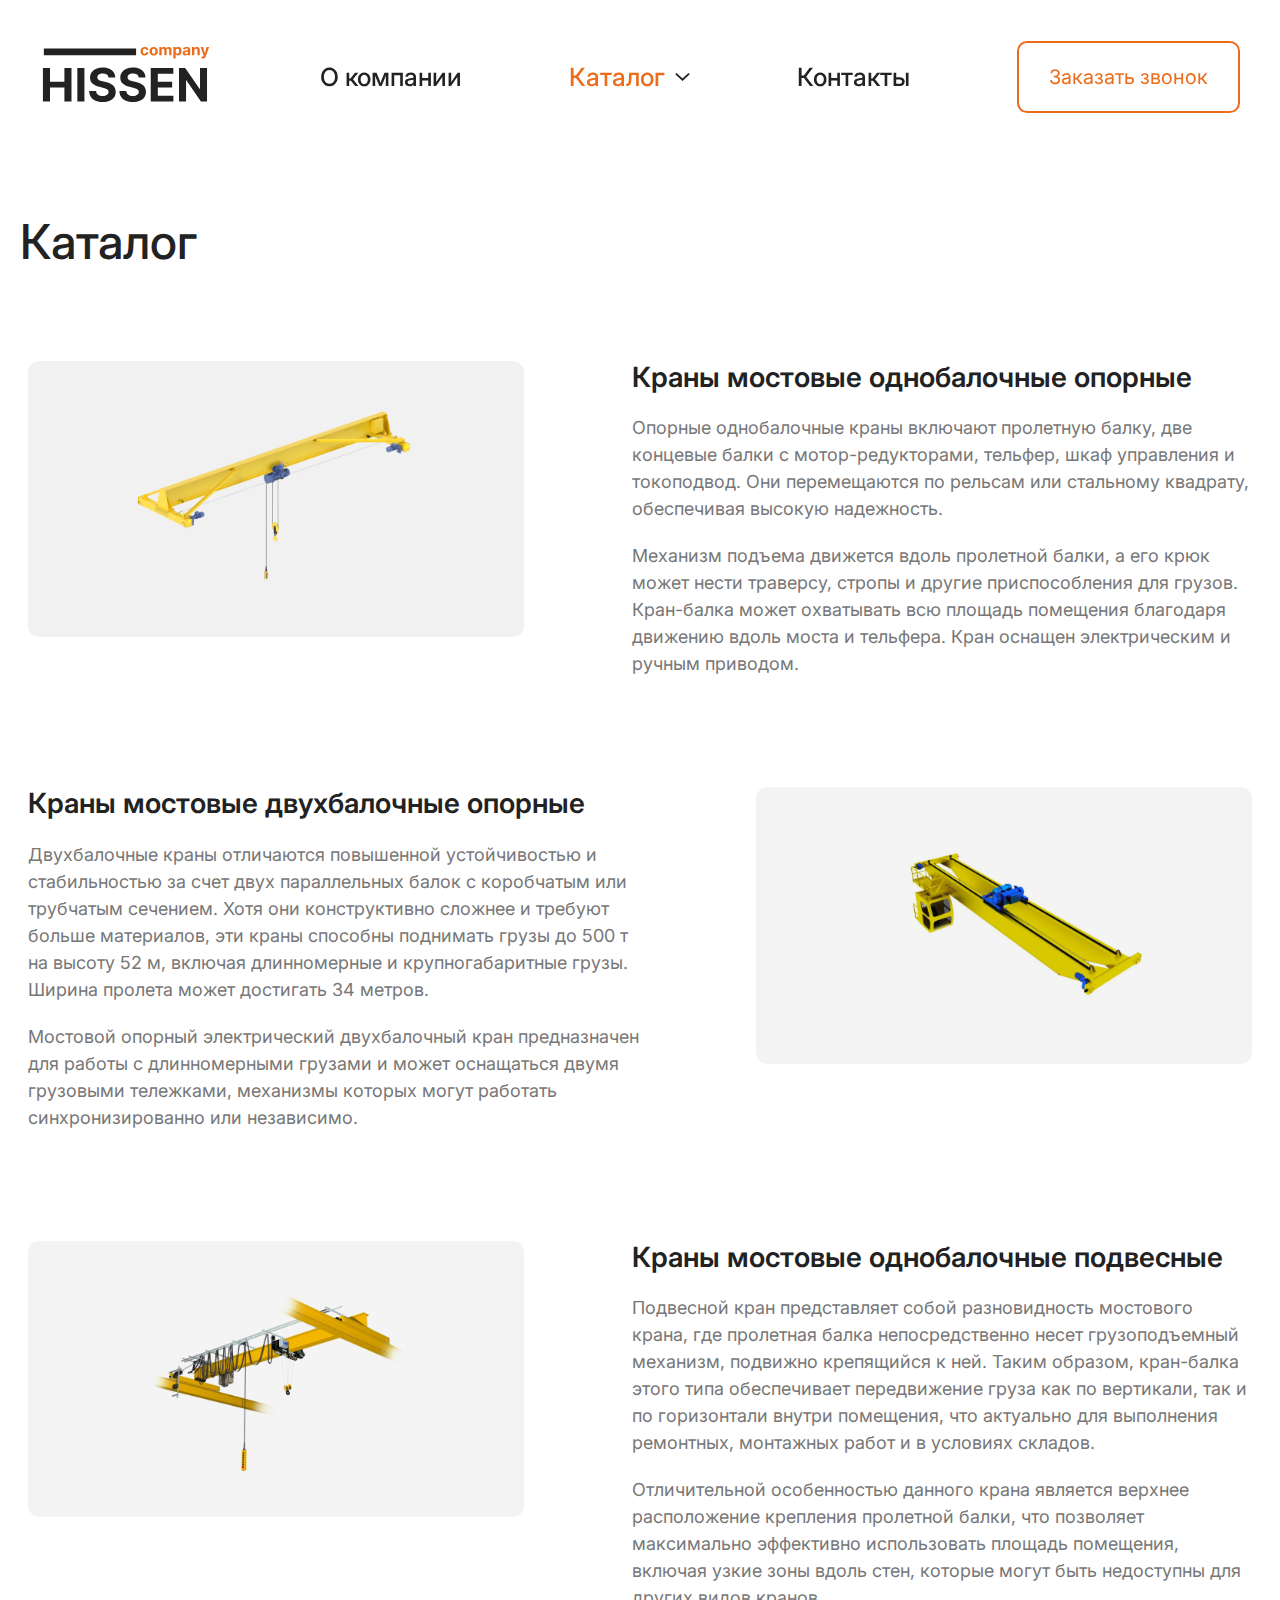
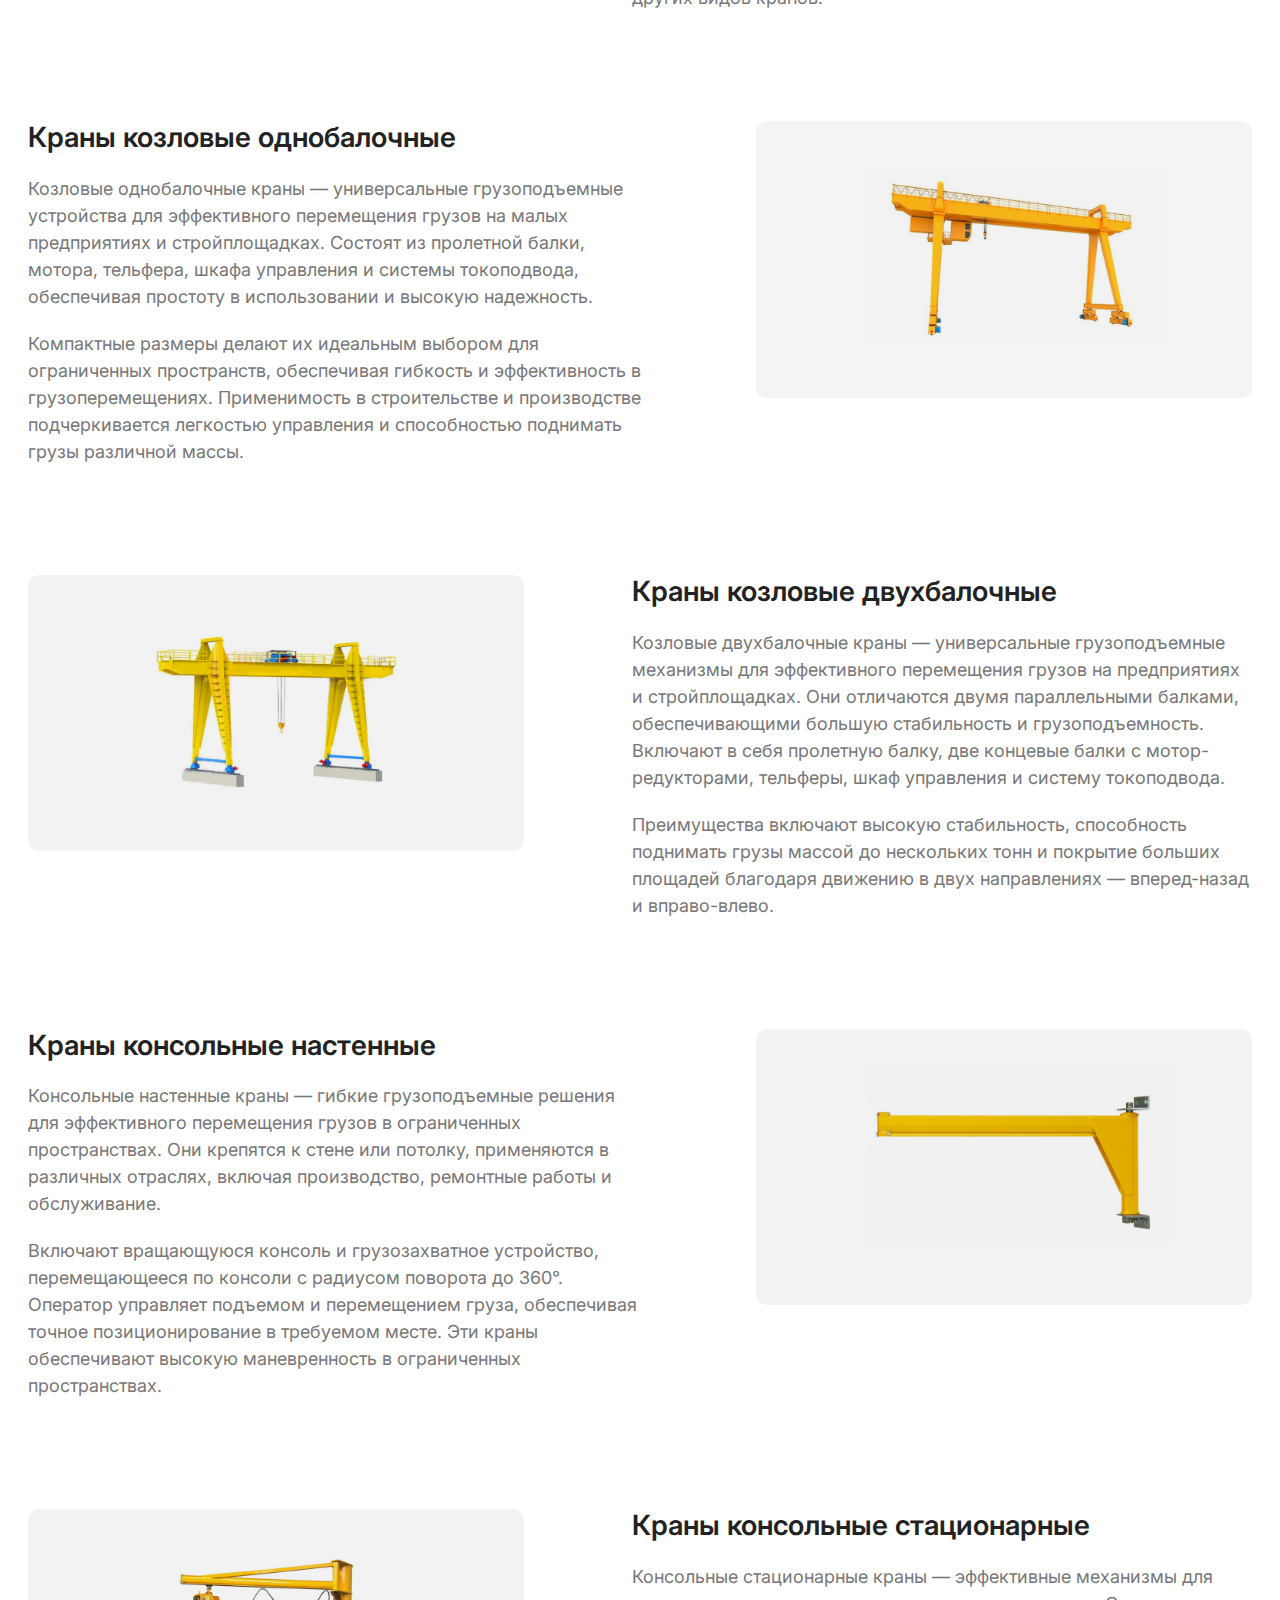
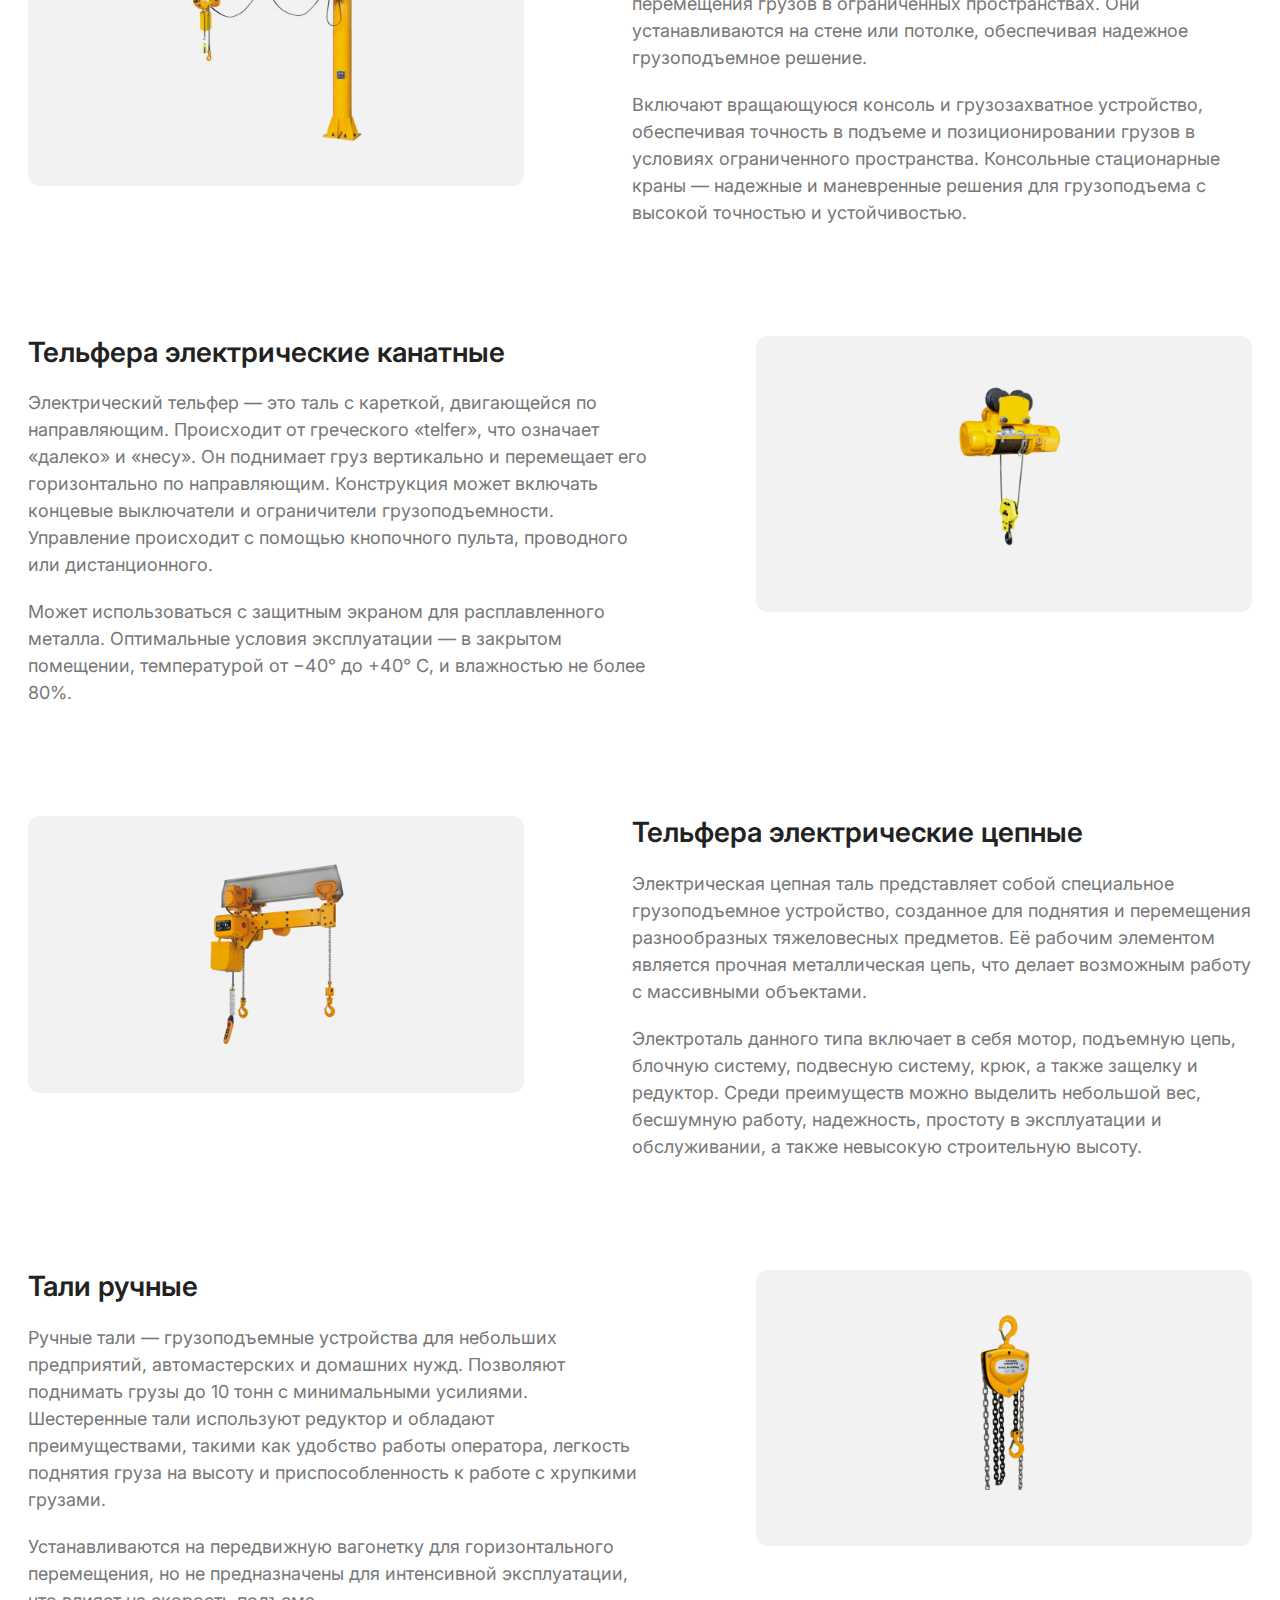
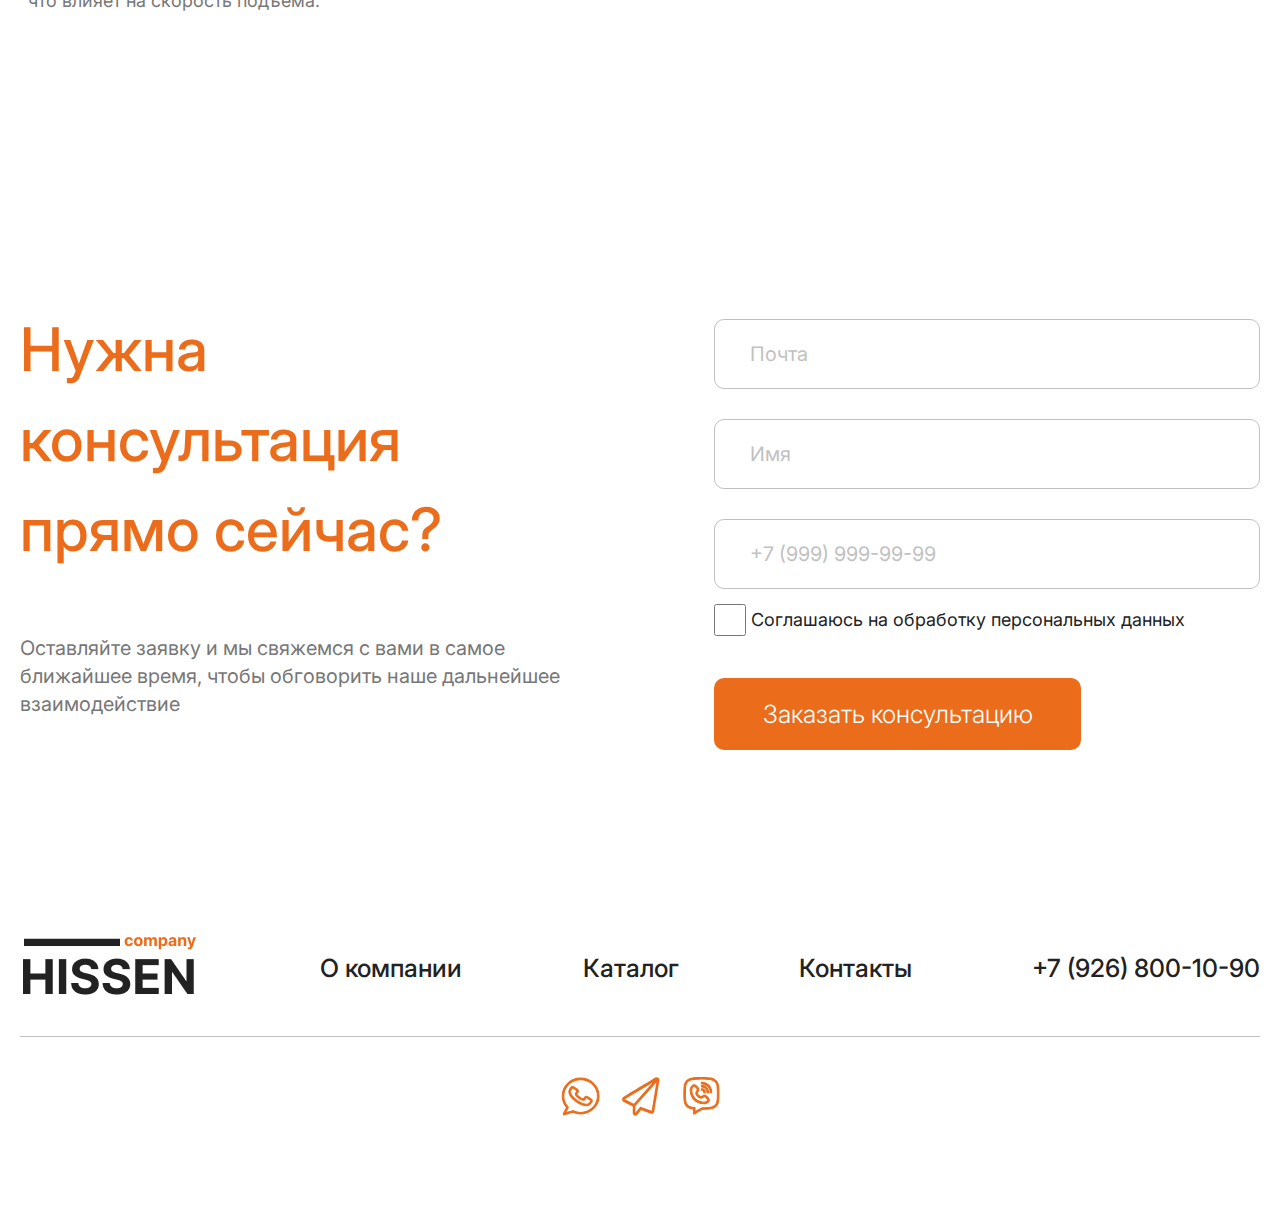
==== commit 5f15746a: "v-0.6" ====
--- a/catalog.html
+++ b/catalog.html
@@ -9,12 +9,12 @@
 <body>
     <header class="header">
         <div class="header-container container">
-            <div class="header__logo header__logo_pc"><a href="/index.html"><img src="./image/logo/logo.svg" alt=""></a></div>
+            <div class="header__logo header__logo_pc"><a href="./index.html"><img src="./image/logo/logo.svg" alt=""></a></div>
             <div class="menu__list">
                 <ul class="navbar">
-                    <li><a class="menu__link" href="/index.html">О компании</a></li>
+                    <li><a class="menu__link" href="./index.html">О компании</a></li>
                     <li>
-                        <a href="/catalog.html" class="menu__link text_active">Каталог</a>
+                        <a href="./catalog.html" class="menu__link text_active">Каталог</a>
                         <span class="menu__arrow">
                             <svg width="17" height="10" viewBox="0 0 17 10" fill="none" xmlns="http://www.w3.org/2000/svg">
                                 <path d="M1 1.10422L8.5 8.10422L16 1.10422" stroke-width="2"/>
@@ -23,53 +23,53 @@
                         <div class="menu__sub-list-container">
                             <ul class="menu__sub-list">
                                 <li>
-                                    <a href="#" class="menu__sab-link">Краны мостовые</a>
-                                </li>
-                                <li>
-                                    <a href="#" class="menu__sab-link">Краны козловые</a>
-                                </li>
-                                <li>
-                                    <a href="#" class="menu__sab-link">Краны консольные</a>
-                                </li>
-                                <li>
-                                    <a href="#" class="menu__sab-link">Тельферы</a>
+                                    <a href="./catalog/krany-mostovye.html" class="menu__sab-link">Краны мостовые</a>
+                                </li>
+                                <li>
+                                    <a href="./catalog/krany-kozlovye.html" class="menu__sab-link">Краны козловые</a>
+                                </li>
+                                <li>
+                                    <a href="./catalog/krany-konsolnye.html" class="menu__sab-link">Краны консольные</a>
+                                </li>
+                                <li>
+                                    <a href="./catalog/telfery.html" class="menu__sab-link">Тельферы</a>
                                 </li>
                             </ul>
                         </div>
                     </li>
-                    <li><a class="menu__link" href="#">Контакты</a></li>
+                    <li><a class="menu__link" href="./contacts.html">Контакты</a></li>
                 </ul>
             </div>
-            <a class="header__button header__button_pc">Заказать звонок</a>
+            <a class="header__button header__button_pc" href="#form">Заказать звонок</a>
             <div class="hamburger-menu">
                 <input id="menu__toggle" type="checkbox">
                 <label class="menu__btn" for="menu__toggle">
                 <span></span>
                 </label>
                 <ul class="menu__box">
-                    <li><a class="menu__item" href="#">О компании</a></li>
+                    <li><a class="menu__item" href="./index.html">О компании</a></li>
                     <li>
                         <div class="menu__box-arrow">
-                            <a href="#" class="menu__item">Каталог</a>
+                            <a href="/catalog.html" class="menu__item">Каталог</a>
                             <span class="menu__arrow"><img src="./image/arrow.svg" alt="arrow"></span>
                         </div>
                         <ul class="menu__sub-list">
                             <li>
-                                <a href="#" class="menu__sab-link">Краны мостовые</a>
-                            </li>
-                            <li>
-                                <a href="#" class="menu__sab-link">Краны козловые</a>
-                            </li>
-                            <li>
-                                <a href="#" class="menu__sab-link">Краны консольные</a>
-                            </li>
-                            <li>
-                                <a href="#" class="menu__sab-link">Тельферы</a>
+                                <a href="./catalog/krany-mostovye.html" class="menu__sab-link">Краны мостовые</a>
+                            </li>
+                            <li>
+                                <a href="./catalog/krany-kozlovye.html" class="menu__sab-link">Краны козловые</a>
+                            </li>
+                            <li>
+                                <a href="./catalog/krany-konsolnye.html" class="menu__sab-link">Краны консольные</a>
+                            </li>
+                            <li>
+                                <a href="./catalog/telfery.html" class="menu__sab-link">Тельферы</a>
                             </li>
                         </ul>
                     </li>
-                    <li><a class="menu__item" href="#">Контакты</a></li>
-                    <li><a class="header__button menu__item">Заказать звонок</a></li>
+                    <li><a class="menu__item" href="./contacts.html">Контакты</a></li>
+                    <li><a class="header__button menu__item" href="#form">Заказать звонок</a></li>
                 </ul>
             </div>
         </div>
@@ -185,7 +185,7 @@
 
 
 
-    <div class="form">
+    <div class="form" id="form">
         <div class="container">
             <div class="form__text-block">
                 <div class="form__title"><h2>Нужна консультация прямо сейчас?</h2></div>
@@ -209,12 +209,12 @@
                 <div class="footer__logo"><a href="#"><img src="./image/logo/logo.png" alt=""></a></div>
                 <div class="menu__list">
                     <ul class="navbar">
-                        <li><a class="menu__link" href="#">О компании</a></li>
-                        <li><a class="menu__link" href="#">Каталог</a></li>
-                        <li><a class="menu__link" href="#">Контакты</a></li>
+                        <li><a class="menu__link" href="./index.html">О компании</a></li>
+                        <li><a class="menu__link" href="./catalog.html">Каталог</a></li>
+                        <li><a class="menu__link" href="./contacts.html">Контакты</a></li>
                     </ul>
                 </div>
-                <a href="#" class="footer__phone">+7 (926) 800-10-90</a>
+                <a href="tel:+79268001090" class="footer__phone">+7 (926) 800-10-90</a>
             </div>
             <div class="footer-messenger">
                 <div class="footer-messenger__whatsapp"><a href="#"><img src="./image/footer/whatsapp.svg" alt=""></a></div>
--- a/css/style.css
+++ b/css/style.css
@@ -73,6 +73,10 @@
 }
 
 /*--------------------*/
+html {
+  scroll-behavior: smooth;
+}
+
 body {
   font-family: "Inter", sans-serif;
   font-optical-sizing: auto;
@@ -97,13 +101,13 @@
   }
 }
 
-.pages_catalog .container .pages-catalog__title, .feedback .container .feedback__title, .catalog .container .catalog__title, .advantage .container .advantage__body .block-advantage .block-advantage__number, .advantage .container .advantage__title, .about .container .about__title {
+.contacts .container .contacts__title, .pages_catalog .container .pages-catalog__title, .feedback .container .feedback__title, .catalog .container .catalog__title, .advantage .container .advantage__body .block-advantage .block-advantage__number, .advantage .container .advantage__title, .about .container .about__title {
   font-size: 48px;
   font-weight: 500;
   line-height: 57.6px;
 }
 @media (max-width: 510px) {
-  .pages_catalog .container .pages-catalog__title, .feedback .container .feedback__title, .catalog .container .catalog__title, .advantage .container .advantage__body .block-advantage .block-advantage__number, .advantage .container .advantage__title, .about .container .about__title {
+  .contacts .container .contacts__title, .pages_catalog .container .pages-catalog__title, .feedback .container .feedback__title, .catalog .container .catalog__title, .advantage .container .advantage__body .block-advantage .block-advantage__number, .advantage .container .advantage__title, .about .container .about__title {
     font-size: 38px;
     font-weight: 500;
     line-height: 54px;
@@ -199,13 +203,13 @@
   }
 }
 
-.pages_catalog .container .pages-catalog__body .pages-catalog-block__body .pages-catalog-block__text, .form .container .form-main .form-main__chekbox-personal .form-main__text, .feedback .container .feedback__body .feedback-block .feedback-block__body .feedback-block__text {
+.contacts .container .contacts__body .contacts__main .contacts-connection .contacts-connection__text, .contacts .container .contacts__body .contacts__main .contacts__text, .pages_catalog .container .pages-catalog__body .pages-catalog-block__body .pages-catalog-block__text, .form .container .form-main .form-main__chekbox-personal .form-main__text, .feedback .container .feedback__body .feedback-block .feedback-block__body .feedback-block__text {
   font-size: 18px;
   font-weight: 400;
   line-height: 27px;
 }
 @media (max-width: 510px) {
-  .pages_catalog .container .pages-catalog__body .pages-catalog-block__body .pages-catalog-block__text, .form .container .form-main .form-main__chekbox-personal .form-main__text, .feedback .container .feedback__body .feedback-block .feedback-block__body .feedback-block__text {
+  .contacts .container .contacts__body .contacts__main .contacts-connection .contacts-connection__text, .contacts .container .contacts__body .contacts__main .contacts__text, .pages_catalog .container .pages-catalog__body .pages-catalog-block__body .pages-catalog-block__text, .form .container .form-main .form-main__chekbox-personal .form-main__text, .feedback .container .feedback__body .feedback-block .feedback-block__body .feedback-block__text {
     font-size: 16px;
     font-weight: 400;
     line-height: 26px;
@@ -758,7 +762,7 @@
 }
 
 .feedback {
-  margin: 0 20px 180px 20px;
+  margin: 0 20px 0px 20px;
 }
 .feedback .container .feedback__title {
   color: #222;
@@ -823,6 +827,7 @@
 
 .form {
   margin: 0 20px 180px 20px;
+  padding-top: 180px;
 }
 .form .container {
   display: flex;
@@ -985,7 +990,6 @@
 .pages_catalog {
   padding-top: 213px;
   margin: 0 20px;
-  padding-bottom: 90px;
 }
 .pages_catalog .container .pages-catalog__title {
   color: #222;
@@ -1046,4 +1050,62 @@
 }
 .pages_catalog .container .pages-catalog__body .pages-catalog-block__body .pages-catalog-block__text p {
   margin: 20px 0;
+}
+
+.contacts {
+  margin: 0 20px;
+  padding-top: 213px;
+}
+.contacts .container .contacts__title {
+  color: #222;
+  margin-bottom: 90px;
+}
+.contacts .container .contacts__body {
+  display: flex;
+}
+@media (max-width: 900px) {
+  .contacts .container .contacts__body {
+    flex-direction: column;
+  }
+}
+.contacts .container .contacts__body .contacts__main {
+  margin-right: 95px;
+  width: 50%;
+}
+@media (max-width: 900px) {
+  .contacts .container .contacts__body .contacts__main {
+    width: 100%;
+    margin: 0;
+  }
+}
+.contacts .container .contacts__body .contacts__main .contacts__text {
+  color: #777;
+  margin-bottom: 50px;
+}
+.contacts .container .contacts__body .contacts__main .contacts-connection .contacts-connection__block {
+  display: flex;
+  margin-bottom: 38px;
+  align-items: center;
+}
+.contacts .container .contacts__body .contacts__main .contacts-connection .contacts-connection__block a:hover {
+  color: #EB6D1B;
+}
+.contacts .container .contacts__body .contacts__main .contacts-connection .contacts-connection__img {
+  margin-right: 30px;
+}
+.contacts .container .contacts__body .contacts__main .contacts-connection .contacts-connection__text {
+  color: #222;
+  transition: 0.1s ease-in-out;
+}
+.contacts .container .contacts__body .contacts__card {
+  width: 50%;
+}
+.contacts .container .contacts__body .contacts__card iframe {
+  border-radius: 20px;
+  width: 100%;
+}
+@media (max-width: 900px) {
+  .contacts .container .contacts__body .contacts__card {
+    width: 100%;
+  }
 }